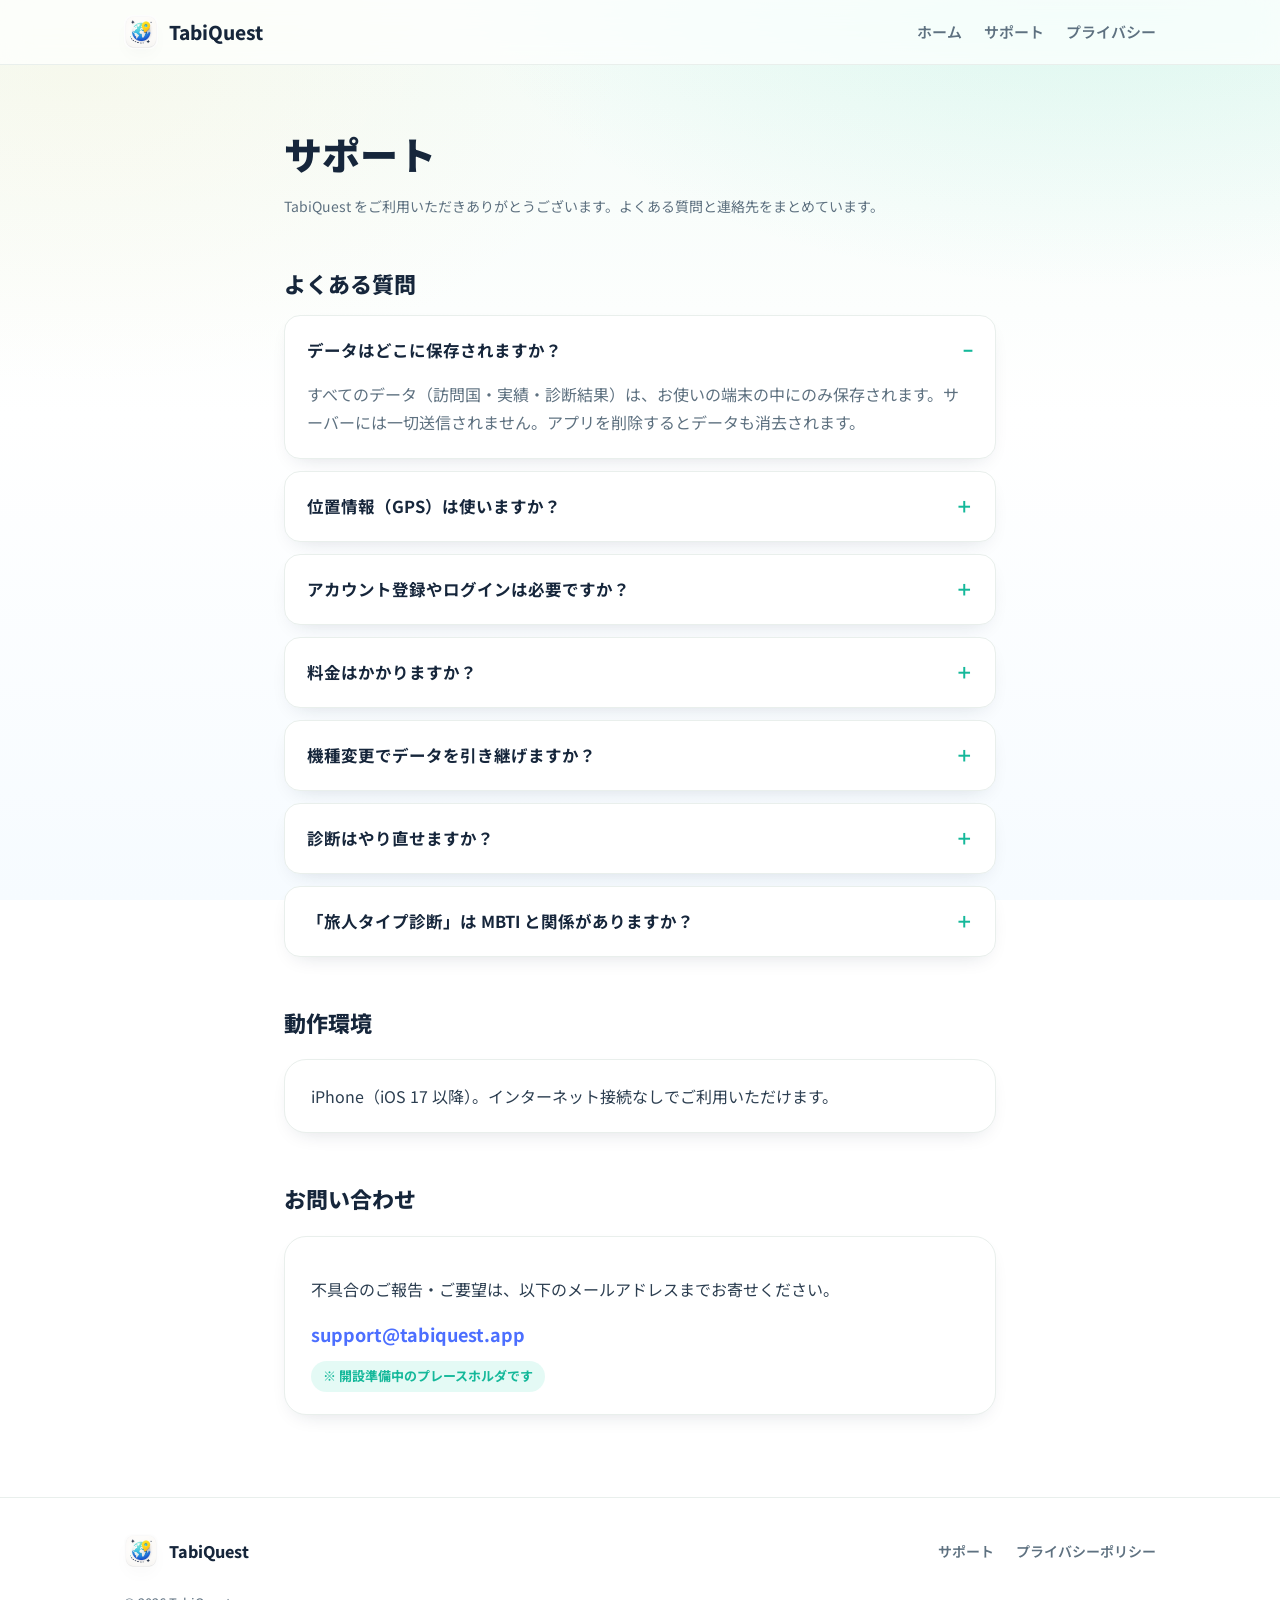
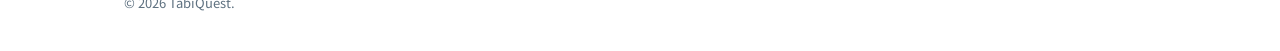
==== support.html @ 667e302e "Add GitHub Pages site: landing page, support, privacy policy - docs/index.html: Zenly調LP（ヒーロー・特徴・スクシ" ====
<!DOCTYPE html>
<html lang="ja">
<head>
<meta charset="UTF-8">
<meta name="viewport" content="width=device-width, initial-scale=1">
<title>サポート — TabiQuest</title>
<meta name="description" content="TabiQuestのサポートページ。よくある質問とお問い合わせ先。">
<link rel="icon" href="assets/icon.png">
<link rel="preconnect" href="https://fonts.googleapis.com">
<link rel="preconnect" href="https://fonts.gstatic.com" crossorigin>
<link href="https://fonts.googleapis.com/css2?family=Noto+Sans+JP:wght@500;700;900&display=swap" rel="stylesheet">
<link rel="stylesheet" href="style.css">
</head>
<body>

<nav class="nav">
  <div class="wrap">
    <a class="brand" href="index.html"><img src="assets/icon.png" alt="TabiQuest"><span>TabiQuest</span></a>
    <div class="nav-links">
      <a href="index.html">ホーム</a>
      <a href="support.html">サポート</a>
      <a href="privacy.html">プライバシー</a>
    </div>
  </div>
</nav>

<main class="doc">
  <div class="wrap">
    <h1>サポート</h1>
    <p class="updated">TabiQuest をご利用いただきありがとうございます。よくある質問と連絡先をまとめています。</p>

    <h2>よくある質問</h2>
    <div class="faq">
      <details open>
        <summary>データはどこに保存されますか？</summary>
        <p>すべてのデータ（訪問国・実績・診断結果）は、お使いの端末の中にのみ保存されます。サーバーには一切送信されません。アプリを削除するとデータも消去されます。</p>
      </details>
      <details>
        <summary>位置情報（GPS）は使いますか？</summary>
        <p>使いません。訪れた国はご自身で手動で登録する方式です。位置情報・連絡先・通知の権限は一切要求しません。</p>
      </details>
      <details>
        <summary>アカウント登録やログインは必要ですか？</summary>
        <p>不要です。メールアドレスもパスワードもいりません。インストールしてすぐにお使いいただけます。</p>
      </details>
      <details>
        <summary>料金はかかりますか？</summary>
        <p>無料でご利用いただけます。診断・地図・実績などの機能はすべて無料で開放されています。</p>
      </details>
      <details>
        <summary>機種変更でデータを引き継げますか？</summary>
        <p>本バージョン（v1.0）はデータを端末内にのみ保存するため、別の端末への自動引き継ぎには対応していません。機種変更の際はご注意ください。</p>
      </details>
      <details>
        <summary>診断はやり直せますか？</summary>
        <p>はい。何度でも再診断できます。設定からいつでも診断をやり直せます。</p>
      </details>
      <details>
        <summary>「旅人タイプ診断」は MBTI と関係がありますか？</summary>
        <p>関係ありません。本アプリ独自の4軸（旅の広さ・計画性・快適さ・社交性）にもとづく診断であり、MBTI® その他の性格診断とは無関係です。</p>
      </details>
    </div>

    <h2>動作環境</h2>
    <div class="card">
      <p style="margin:0">iPhone（iOS 17 以降）。インターネット接続なしでご利用いただけます。</p>
    </div>

    <h2>お問い合わせ</h2>
    <div class="card">
      <p>不具合のご報告・ご要望は、以下のメールアドレスまでお寄せください。</p>
      <!-- TODO: リリース前に実際の問い合わせ用アドレスへ差し替える -->
      <p style="font-size:18px;font-weight:700;margin:6px 0 10px">
        <a href="mailto:support@tabiquest.app">support@tabiquest.app</a>
      </p>
      <span class="pill-note">※ 開設準備中のプレースホルダです</span>
    </div>
  </div>
</main>

<footer>
  <div class="wrap">
    <a class="brand" href="index.html"><img src="assets/icon.png" alt="TabiQuest"><span>TabiQuest</span></a>
    <div class="foot-links">
      <a href="support.html">サポート</a>
      <a href="privacy.html">プライバシーポリシー</a>
    </div>
    <div class="copy">© 2026 TabiQuest.</div>
  </div>
</footer>

</body>
</html>
---- style.css ----
/* TabiQuest — site styles (Zenly調: 白余白・ミントアクセント・柔らかい影) */
:root {
  --ink: #16263B;
  --sub: #5E7180;
  --mint: #57E0BE;
  --mint-deep: #14B89A;
  --brand: #4C6FFF;
  --brand2: #7A5CFF;
  --sunny: #FFB020;
  --bg: #FFFFFF;
  --bg-tint: #F4FBF8;
  --card: #FFFFFF;
  --line: #E9EFEC;
  --radius: 22px;
  --shadow-card: 0 18px 40px -22px rgba(20,35,58,.28);
  --shadow-soft: 0 8px 22px -12px rgba(20,35,58,.20);
}

* { box-sizing: border-box; }
html { scroll-behavior: smooth; }
body {
  margin: 0;
  font-family: "Hiragino Sans", "Noto Sans JP", -apple-system, BlinkMacSystemFont, "Helvetica Neue", Arial, sans-serif;
  color: var(--ink);
  background:
    radial-gradient(1100px 600px at 86% -8%, rgba(87,224,190,.18), transparent 60%),
    radial-gradient(900px 520px at 6% 8%, rgba(255,230,168,.14), transparent 60%),
    linear-gradient(180deg, #F3FBF7 0%, #FFFFFF 46%, #F6FBFF 100%);
  background-attachment: fixed;
  line-height: 1.75;
  -webkit-font-smoothing: antialiased;
}
a { color: var(--brand); text-decoration: none; }
a:hover { text-decoration: underline; }

.wrap { max-width: 1080px; margin: 0 auto; padding: 0 24px; }

/* ---- nav ---- */
.nav {
  position: sticky; top: 0; z-index: 20;
  backdrop-filter: saturate(1.4) blur(14px);
  background: rgba(255,255,255,.72);
  border-bottom: 1px solid var(--line);
}
.nav .wrap { display: flex; align-items: center; gap: 18px; height: 64px; }
.brand { display: flex; align-items: center; gap: 11px; font-weight: 800; font-size: 19px; color: var(--ink); }
.brand:hover { text-decoration: none; }
.brand img { width: 34px; height: 34px; border-radius: 9px; box-shadow: var(--shadow-soft); }
.nav-links { margin-left: auto; display: flex; gap: 22px; font-size: 15px; font-weight: 600; }
.nav-links a { color: var(--sub); }
.nav-links a:hover { color: var(--ink); text-decoration: none; }

/* ---- hero ---- */
.hero { padding: 72px 0 40px; }
.hero .wrap { display: grid; grid-template-columns: 1.05fr .95fr; gap: 40px; align-items: center; }
.hero h1 { font-size: 50px; line-height: 1.25; margin: 0 0 18px; letter-spacing: .01em; font-weight: 900; }
.hero .accent-bar { width: 96px; height: 11px; border-radius: 6px; background: var(--mint); margin: 0 0 18px; }
.hero p.lead { font-size: 19px; color: var(--sub); margin: 0 0 30px; }
.cta-row { display: flex; align-items: center; gap: 16px; flex-wrap: wrap; }
.badge-soon {
  display: inline-flex; align-items: center; gap: 9px;
  background: linear-gradient(120deg, var(--brand), var(--brand2));
  color: #fff; font-weight: 800; font-size: 16px;
  padding: 14px 24px; border-radius: 16px; box-shadow: var(--shadow-card);
  cursor: default;
}
.badge-soon small { font-weight: 600; opacity: .85; }
.hero-note { font-size: 13.5px; color: var(--sub); }
.hero-art { display: flex; justify-content: center; }

/* ---- phone frame ---- */
.phone { background: #0A0D12; padding: 8px; border-radius: 36px; box-shadow: var(--shadow-card); display: inline-block; }
.phone img { display: block; width: 100%; max-width: 286px; border-radius: 28px; }

/* ---- sections ---- */
section { padding: 48px 0; }
.section-head { text-align: center; max-width: 640px; margin: 0 auto 40px; }
.section-head h2 { font-size: 32px; font-weight: 900; margin: 0 0 12px; }
.section-head p { color: var(--sub); margin: 0; font-size: 16px; }

/* ---- feature cards ---- */
.features { display: grid; grid-template-columns: repeat(2, 1fr); gap: 20px; }
.feature {
  background: var(--card); border: 1px solid var(--line); border-radius: var(--radius);
  padding: 26px 24px; box-shadow: var(--shadow-soft);
}
.feature .ico { font-size: 30px; line-height: 1; margin-bottom: 12px; }
.feature h3 { margin: 0 0 8px; font-size: 19px; font-weight: 800; }
.feature p { margin: 0; color: var(--sub); font-size: 15px; }

/* ---- gallery ---- */
.gallery { display: flex; gap: 22px; overflow-x: auto; padding: 8px 4px 18px; scroll-snap-type: x mandatory; }
.gallery .phone { flex: 0 0 auto; scroll-snap-align: center; }
.gallery .phone img { max-width: 240px; }

/* ---- doc pages (support / privacy) ---- */
.doc { padding: 56px 0 24px; }
.doc .wrap { max-width: 760px; }
.doc h1 { font-size: 38px; font-weight: 900; margin: 0 0 6px; }
.doc .updated { color: var(--sub); font-size: 14px; margin: 0 0 32px; }
.doc h2 { font-size: 22px; font-weight: 800; margin: 38px 0 12px; padding-top: 8px; }
.doc p, .doc li { color: #2C3E50; font-size: 16px; }
.doc ul { padding-left: 22px; }
.doc .card {
  background: var(--card); border: 1px solid var(--line); border-radius: var(--radius);
  padding: 22px 26px; box-shadow: var(--shadow-soft); margin: 18px 0;
}
.faq { margin: 12px 0; }
.faq details {
  background: var(--card); border: 1px solid var(--line); border-radius: 16px;
  padding: 4px 22px; margin-bottom: 12px; box-shadow: var(--shadow-soft);
}
.faq summary {
  cursor: pointer; font-weight: 700; font-size: 16.5px; padding: 16px 0; list-style: none;
  display: flex; justify-content: space-between; align-items: center; gap: 12px;
}
.faq summary::-webkit-details-marker { display: none; }
.faq summary::after { content: "＋"; color: var(--mint-deep); font-weight: 900; }
.faq details[open] summary::after { content: "−"; }
.faq details p { margin: 0 0 18px; color: var(--sub); }
.pill-note {
  display: inline-block; background: rgba(87,224,190,.16); color: var(--mint-deep);
  font-weight: 700; font-size: 13px; padding: 4px 12px; border-radius: 999px;
}

/* ---- footer ---- */
footer { border-top: 1px solid var(--line); margin-top: 40px; padding: 36px 0; }
footer .wrap { display: flex; flex-wrap: wrap; gap: 16px 28px; align-items: center; }
footer .brand { font-size: 16px; }
footer .foot-links { margin-left: auto; display: flex; gap: 22px; font-size: 14px; }
footer .foot-links a { color: var(--sub); font-weight: 600; }
footer .copy { width: 100%; color: var(--sub); font-size: 13px; margin-top: 8px; }

/* ---- responsive ---- */
@media (max-width: 820px) {
  .hero { padding: 48px 0 24px; }
  .hero .wrap { grid-template-columns: 1fr; text-align: center; }
  .hero .accent-bar { margin-left: auto; margin-right: auto; }
  .cta-row { justify-content: center; }
  .hero h1 { font-size: 38px; }
  .features { grid-template-columns: 1fr; }
  .nav-links { gap: 16px; font-size: 14px; }
  .hero-art { order: -1; }
}
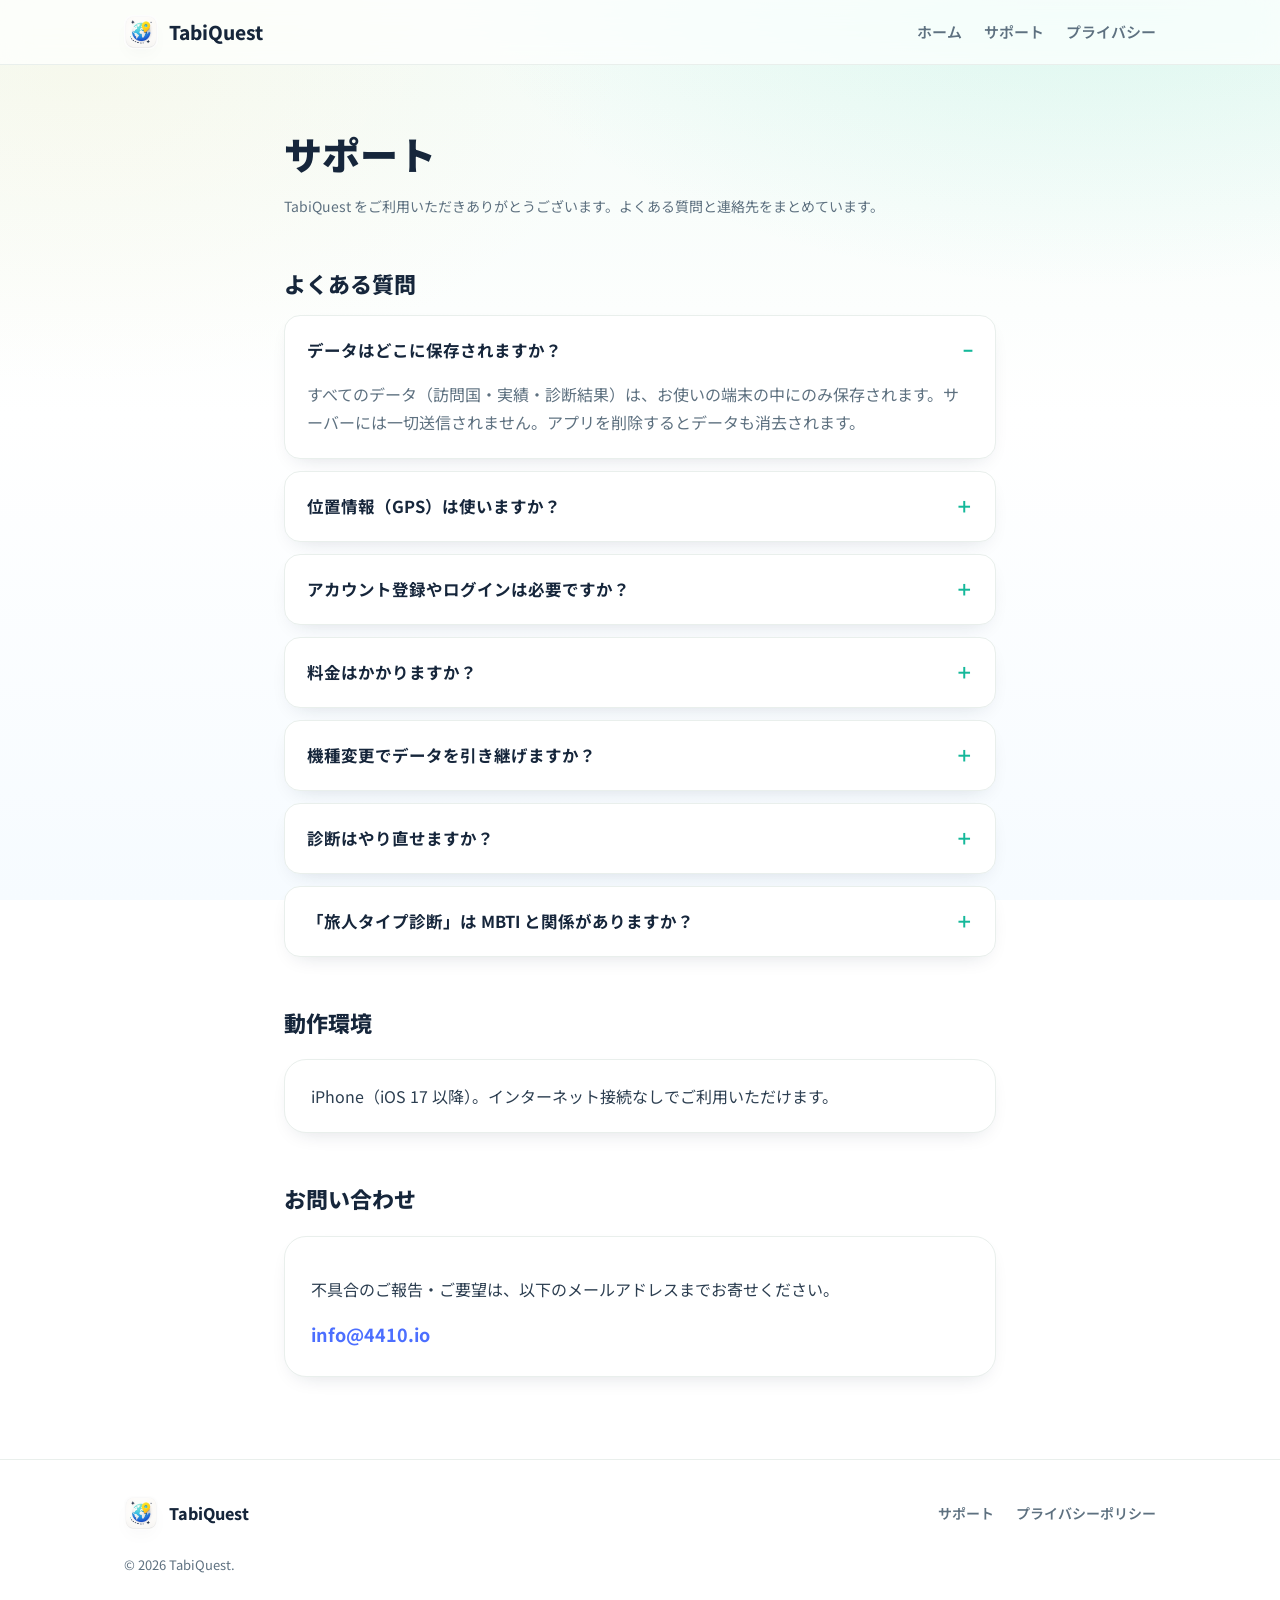
==== commit 14ec4749: "Set support contact email to info@4410.io Co-Authored-By: Claude Opus 4.8 <noreply@anthropic.com>" ====
--- a/support.html
+++ b/support.html
@@ -69,11 +69,9 @@
     <h2>お問い合わせ</h2>
     <div class="card">
       <p>不具合のご報告・ご要望は、以下のメールアドレスまでお寄せください。</p>
-      <!-- TODO: リリース前に実際の問い合わせ用アドレスへ差し替える -->
-      <p style="font-size:18px;font-weight:700;margin:6px 0 10px">
-        <a href="mailto:support@tabiquest.app">support@tabiquest.app</a>
+      <p style="font-size:18px;font-weight:700;margin:6px 0 4px">
+        <a href="mailto:info@4410.io">info@4410.io</a>
       </p>
-      <span class="pill-note">※ 開設準備中のプレースホルダです</span>
     </div>
   </div>
 </main>
